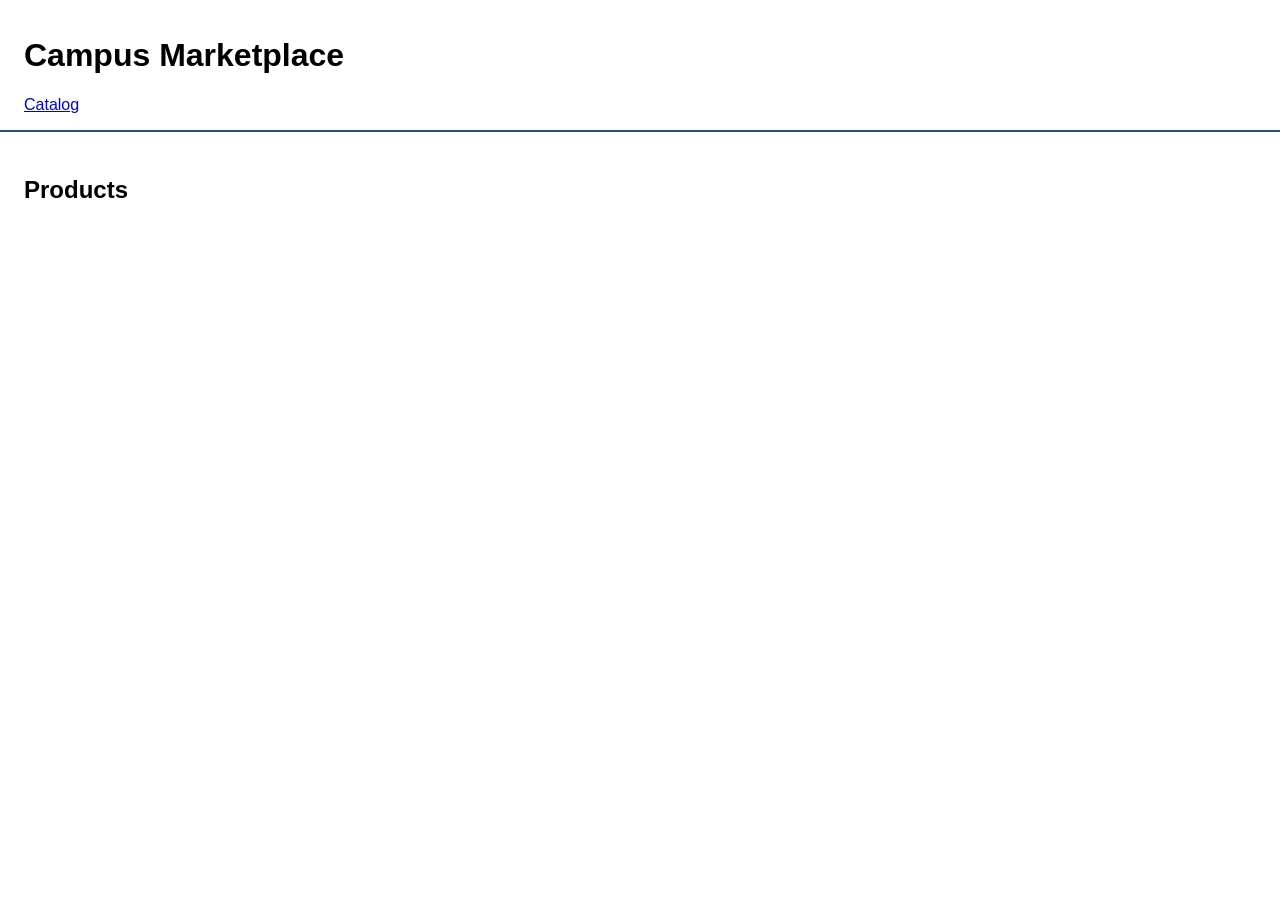
==== public/index.html @ a742aa40 "ui: link the catalog page from the home page" ====
<!DOCTYPE html>
<html lang="en">
<head>
  <meta charset="utf-8">
  <meta name="viewport" content="width=device-width, initial-scale=1">
  <title>Campus Marketplace</title>
  <style>
    body { font-family: Arial, sans-serif; margin: 0; }
    header { padding: 16px 24px; border-bottom: 2px solid #1a4f8a; }
    main { padding: 24px; }
    .error-banner { background: #fdecea; color: #b71c1c; border: 1px solid #f5c6c0;
      padding: 10px 14px; border-radius: 4px; margin: 12px 0; display: none; }
    .products { display: grid; grid-template-columns: repeat(3, 1fr); gap: 16px; }
    .card { border: 1px solid #ccc; border-radius: 6px; padding: 12px; }
  </style>
</head>
<body>
  <header>
    <h1>Campus Marketplace</h1>
    <nav id="nav"><a href="catalog/">Catalog</a></nav>
  </header>
  <main>
    <div id="error-banner" class="error-banner" role="alert"></div>
    <section id="app">
      <h2>Products</h2>
      <div id="product-list" class="products"></div>
    </section>
  </main>
  <script src="app.js"></script>
</body>
</html>
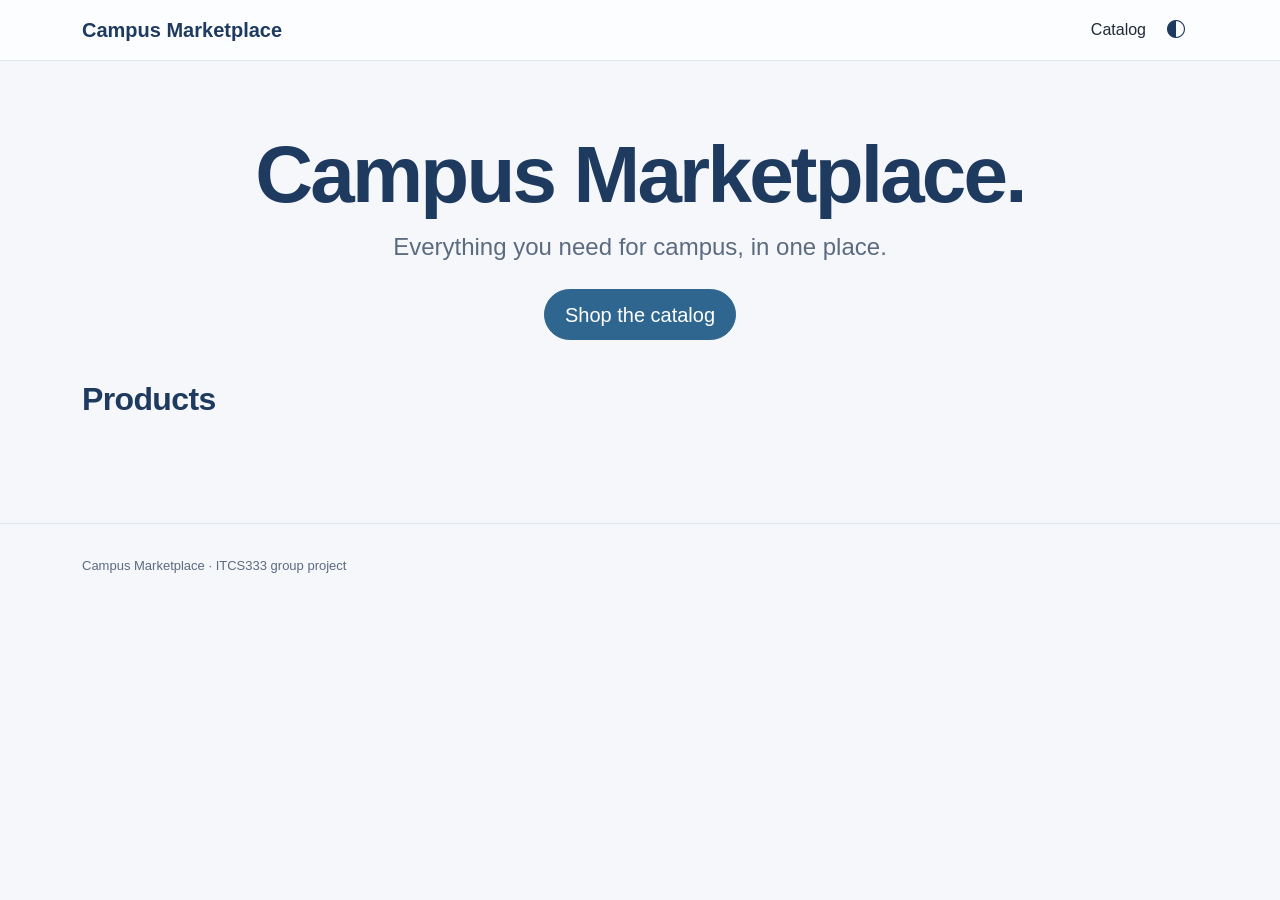
==== commit 6d402c2e: "ui: restyle the home page with the shared theme" ====
--- a/public/index.html
+++ b/public/index.html
@@ -3,29 +3,65 @@
 <head>
   <meta charset="utf-8">
   <meta name="viewport" content="width=device-width, initial-scale=1">
+  <meta name="color-scheme" content="light dark">
+  <meta name="description" content="Campus Marketplace - everything you need for campus, in one place.">
   <title>Campus Marketplace</title>
+  <link rel="icon" href="favicon.svg" type="image/svg+xml">
+  <link href="https://cdn.jsdelivr.net/npm/bootstrap@5.3.3/dist/css/bootstrap.min.css" rel="stylesheet"
+        integrity="sha384-QWTKZyjpPEjISv5WaRU9OFeRpok6YctnYmDr5pNlyT2bRjXh0JMhjY6hW+ALEwIH" crossorigin="anonymous">
+  <link href="https://cdn.jsdelivr.net/npm/bootstrap-icons@1.11.3/font/bootstrap-icons.min.css" rel="stylesheet"
+        integrity="sha384-XGjxtQfXaH2tnPFa9x+ruJTuLE3Aa6LhHSWRr1XeTyhezb4abCG4ccI5AkVDxqC+" crossorigin="anonymous">
+  <link href="theme.css" rel="stylesheet">
+  <script src="color-mode.js"></script>
   <style>
-    body { font-family: Arial, sans-serif; margin: 0; }
-    header { padding: 16px 24px; border-bottom: 2px solid #1a4f8a; }
-    main { padding: 24px; }
-    .error-banner { background: #fdecea; color: #b71c1c; border: 1px solid #f5c6c0;
-      padding: 10px 14px; border-radius: 4px; margin: 12px 0; display: none; }
-    .products { display: grid; grid-template-columns: repeat(3, 1fr); gap: 16px; }
-    .card { border: 1px solid #ccc; border-radius: 6px; padding: 12px; }
+    /* Product cards here are drawn by the shared app.js (<div class="card"><h3>..</h3><p>..</p></div>) */
+    .products {
+      display: grid;
+      grid-template-columns: repeat(auto-fill, minmax(240px, 1fr));
+      gap: 1.5rem;
+    }
+    .products .card {
+      padding: 1.5rem;
+    }
+    .products .card h3 {
+      font-size: 1.375rem;
+      margin-bottom: 0.25rem;
+    }
+    .products .card p {
+      margin: 0;
+    }
   </style>
 </head>
 <body>
-  <header>
-    <h1>Campus Marketplace</h1>
-    <nav id="nav"><a href="catalog/">Catalog</a></nav>
-  </header>
-  <main>
-    <div id="error-banner" class="error-banner" role="alert"></div>
+  <nav class="navbar navbar-glass sticky-top">
+    <div class="container">
+      <a class="navbar-brand" href="./">Campus Marketplace</a>
+      <div id="nav" class="d-flex align-items-center gap-2">
+        <a class="nav-link" href="catalog/">Catalog</a>
+        <button type="button" class="btn icon-btn" data-theme-toggle></button>
+      </div>
+    </div>
+  </nav>
+
+  <main class="container">
+    <header class="hero">
+      <h1 class="hero-title">Campus Marketplace.</h1>
+      <p class="hero-lead mb-4">Everything you need for campus, in one place.</p>
+      <a class="btn btn-primary btn-lg" href="catalog/">Shop the catalog</a>
+    </header>
+
+    <div id="error-banner" class="alert alert-danger" role="alert" style="display: none;"></div>
+
     <section id="app">
-      <h2>Products</h2>
+      <h2 class="mb-4">Products</h2>
       <div id="product-list" class="products"></div>
     </section>
   </main>
+
+  <footer class="site-footer">
+    <div class="container">Campus Marketplace &middot; ITCS333 group project</div>
+  </footer>
+
   <script src="app.js"></script>
 </body>
 </html>
--- a/public/theme.css
+++ b/public/theme.css
@@ -0,0 +1,342 @@
+/*
+ * Campus Marketplace - shared theme for every module page.
+ * Clean, minimal style with a cool palette and Auto / Light / Dark modes,
+ * built on Bootstrap 5.3.3 + Bootstrap Icons 1.11.3.
+ *
+ * Every page <head> (see public/catalog/index.html for the full lines with integrity hashes).
+ * Use relative paths, so pages work at any URL (e.g. from public/<module>/index.html):
+ *   <meta name="color-scheme" content="light dark">
+ *   bootstrap.min.css, bootstrap-icons.min.css, then ../theme.css
+ *   <script src="../color-mode.js"></script>
+ * Then use normal Bootstrap classes (btn-primary, card, badge, alert...).
+ */
+
+/* ===== 1. Color tokens ===== */
+
+:root {
+  --cm-bg: #f5f7fa;            /* page background */
+  --cm-surface: #ffffff;       /* cards, inputs, sheets */
+  --cm-text: #1f2a37;          /* body text */
+  --cm-heading: #1e3a5f;       /* headings, brand */
+  --cm-muted: #5b6b80;         /* secondary text */
+  --cm-border: #dfe6ee;
+  --cm-accent: #2f6690;        /* buttons, links */
+  --cm-accent-rgb: 47, 102, 144;
+  --cm-accent-strong: #1e3a5f; /* hover / pressed */
+  --cm-on-accent: #ffffff;     /* text on accent */
+  --cm-success: #0b7a75;
+  --cm-success-rgb: 11, 122, 117;
+  --cm-success-subtle: #e2f1ef;
+  --cm-success-text: #075c58;
+  --cm-neutral-subtle: #e8edf3;
+  --cm-neutral-text: #3d4b5c;
+  --cm-glass: rgba(255, 255, 255, 0.72);
+  --cm-shadow-rgb: 30, 58, 95;
+  --cm-radius: 20px;
+}
+
+[data-bs-theme="dark"] {
+  --cm-bg: #0d141e;
+  --cm-surface: #161f2b;
+  --cm-text: #e6edf5;
+  --cm-heading: #f1f5fa;
+  --cm-muted: #9aa8ba;
+  --cm-border: #273242;
+  --cm-accent: #6aa6d8;
+  --cm-accent-rgb: 106, 166, 216;
+  --cm-accent-strong: #8dbde6;
+  --cm-on-accent: #0d141e;
+  --cm-success: #4fbfb7;
+  --cm-success-rgb: 79, 191, 183;
+  --cm-success-subtle: #12332f;
+  --cm-success-text: #7fd8cf;
+  --cm-neutral-subtle: #222d3b;
+  --cm-neutral-text: #b8c4d3;
+  --cm-glass: rgba(13, 20, 30, 0.72);
+  --cm-shadow-rgb: 0, 0, 0;
+}
+
+/* Hand the tokens to Bootstrap, so its classes use them in every mode */
+:root,
+[data-bs-theme] {
+  --bs-font-sans-serif: -apple-system, BlinkMacSystemFont, "Segoe UI", Roboto, "Helvetica Neue", Arial, sans-serif;
+  --bs-body-bg: var(--cm-bg);
+  --bs-body-color: var(--cm-text);
+  --bs-emphasis-color: var(--cm-heading);
+  --bs-secondary-color: var(--cm-muted);
+  --bs-border-color: var(--cm-border);
+  --bs-primary: var(--cm-accent);
+  --bs-primary-rgb: var(--cm-accent-rgb);
+  --bs-success: var(--cm-success);
+  --bs-success-rgb: var(--cm-success-rgb);
+  --bs-success-bg-subtle: var(--cm-success-subtle);
+  --bs-success-text-emphasis: var(--cm-success-text);
+  --bs-secondary-bg-subtle: var(--cm-neutral-subtle);
+  --bs-secondary-text-emphasis: var(--cm-neutral-text);
+  --bs-link-color: var(--cm-accent);
+  --bs-link-color-rgb: var(--cm-accent-rgb);
+  --bs-link-hover-color: var(--cm-accent-strong);
+}
+
+/* ===== 2. Base ===== */
+
+body {
+  -webkit-font-smoothing: antialiased;
+}
+
+h1, h2, h3, h4, h5 {
+  color: var(--cm-heading);
+  font-weight: 600;
+  letter-spacing: -0.02em;
+}
+
+/* ===== 3. Layout ===== */
+
+/* Frosted-glass navigation bar */
+.navbar-glass {
+  background-color: var(--cm-glass);
+  backdrop-filter: saturate(180%) blur(20px);
+  -webkit-backdrop-filter: saturate(180%) blur(20px);
+  border-bottom: 1px solid var(--cm-border);
+}
+
+.navbar-glass .navbar-brand {
+  color: var(--cm-heading);
+  font-weight: 600;
+}
+
+/* Big centered page headline */
+.hero {
+  text-align: center;
+  padding: 4.5rem 0 2.5rem;
+}
+
+.hero-title {
+  font-size: clamp(2.75rem, 7vw, 5rem);
+  font-weight: 700;
+  letter-spacing: -0.035em;
+  line-height: 1.05;
+  margin-bottom: 0.75rem;
+}
+
+.hero-lead {
+  font-size: clamp(1.125rem, 2.2vw, 1.5rem);
+  color: var(--cm-muted);
+  margin: 0;
+}
+
+.site-footer {
+  margin-top: 5rem;
+  padding: 2rem 0;
+  border-top: 1px solid var(--cm-border);
+  color: var(--cm-muted);
+  font-size: 0.8125rem;
+}
+
+/* ===== 4. Components ===== */
+
+/* Cards: rounded, no border, soft shadow */
+.card {
+  --bs-card-bg: var(--cm-surface);
+  --bs-card-color: var(--cm-text);
+  --bs-card-border-width: 0;
+  --bs-card-border-radius: var(--cm-radius);
+  --bs-card-inner-border-radius: var(--cm-radius);
+  box-shadow: 0 2px 12px rgba(var(--cm-shadow-rgb), 0.06);
+}
+
+.card-hover {
+  transition: transform 0.3s ease, box-shadow 0.3s ease;
+}
+
+.card-hover:hover {
+  transform: translateY(-4px) scale(1.01);
+  box-shadow: 0 16px 36px rgba(var(--cm-shadow-rgb), 0.12);
+}
+
+.eyebrow {
+  font-size: 0.75rem;
+  font-weight: 600;
+  letter-spacing: 0.06em;
+  text-transform: uppercase;
+  color: var(--cm-muted);
+}
+
+.price {
+  font-size: 1.0625rem;
+  color: var(--cm-text);
+}
+
+.stock {
+  font-size: 0.875rem;
+  color: var(--cm-success-text);
+  margin-bottom: 0;
+}
+
+.stock-out {
+  color: var(--cm-muted);
+}
+
+.sheet-title {
+  font-size: clamp(1.75rem, 4vw, 2.5rem);
+  font-weight: 700;
+  letter-spacing: -0.03em;
+}
+
+/* Buttons: pill shape, at least 44px tall (easy to tap) */
+.btn {
+  --bs-btn-padding-y: 0.6rem;
+  --bs-btn-padding-x: 1.25rem;
+  --bs-btn-border-radius: 980px;
+  --bs-btn-font-weight: 500;
+}
+
+.btn-primary {
+  --bs-btn-color: var(--cm-on-accent);
+  --bs-btn-bg: var(--cm-accent);
+  --bs-btn-border-color: var(--cm-accent);
+  --bs-btn-hover-color: var(--cm-on-accent);
+  --bs-btn-hover-bg: var(--cm-accent-strong);
+  --bs-btn-hover-border-color: var(--cm-accent-strong);
+  --bs-btn-active-color: var(--cm-on-accent);
+  --bs-btn-active-bg: var(--cm-accent-strong);
+  --bs-btn-active-border-color: var(--cm-accent-strong);
+  --bs-btn-focus-shadow-rgb: var(--cm-accent-rgb);
+}
+
+.btn-outline-primary {
+  --bs-btn-color: var(--cm-accent);
+  --bs-btn-border-color: var(--cm-accent);
+  --bs-btn-hover-color: var(--cm-on-accent);
+  --bs-btn-hover-bg: var(--cm-accent);
+  --bs-btn-hover-border-color: var(--cm-accent);
+  --bs-btn-active-color: var(--cm-on-accent);
+  --bs-btn-active-bg: var(--cm-accent-strong);
+  --bs-btn-active-border-color: var(--cm-accent-strong);
+  --bs-btn-focus-shadow-rgb: var(--cm-accent-rgb);
+}
+
+/* Round 44x44 icon button (e.g. the theme switch) */
+.icon-btn {
+  --bs-btn-padding-x: 0;
+  --bs-btn-padding-y: 0;
+  --bs-btn-color: var(--cm-heading);
+  --bs-btn-border-color: transparent;
+  --bs-btn-hover-color: var(--cm-heading);
+  --bs-btn-hover-bg: var(--cm-neutral-subtle);
+  --bs-btn-hover-border-color: transparent;
+  --bs-btn-active-bg: var(--cm-neutral-subtle);
+  --bs-btn-active-border-color: transparent;
+  --bs-btn-focus-shadow-rgb: var(--cm-accent-rgb);
+  width: 44px;
+  height: 44px;
+  display: inline-flex;
+  align-items: center;
+  justify-content: center;
+  font-size: 1.125rem;
+}
+
+/* Filter chips (toggle buttons with aria-pressed) */
+.chip {
+  --bs-btn-color: var(--cm-text);
+  --bs-btn-bg: var(--cm-surface);
+  --bs-btn-border-color: var(--cm-border);
+  --bs-btn-hover-color: var(--cm-text);
+  --bs-btn-hover-bg: var(--cm-neutral-subtle);
+  --bs-btn-hover-border-color: var(--cm-border);
+  --bs-btn-active-color: var(--cm-on-accent);
+  --bs-btn-active-bg: var(--cm-accent);
+  --bs-btn-active-border-color: var(--cm-accent);
+  --bs-btn-focus-shadow-rgb: var(--cm-accent-rgb);
+}
+
+.chip[aria-pressed="true"] {
+  --bs-btn-color: var(--cm-on-accent);
+  --bs-btn-bg: var(--cm-accent);
+  --bs-btn-border-color: var(--cm-accent);
+  --bs-btn-hover-color: var(--cm-on-accent);
+  --bs-btn-hover-bg: var(--cm-accent-strong);
+  --bs-btn-hover-border-color: var(--cm-accent-strong);
+}
+
+/* Inputs: rounded, soft focus ring */
+.form-control,
+.form-select {
+  background-color: var(--cm-surface);
+  border-radius: 12px;
+}
+
+.form-control:focus,
+.form-select:focus {
+  background-color: var(--cm-surface);
+  border-color: var(--cm-accent);
+  box-shadow: 0 0 0 4px rgba(var(--cm-accent-rgb), 0.18);
+}
+
+/* Pill search box with an icon inside */
+.search-pill {
+  position: relative;
+  max-width: 600px;
+  margin: 0 auto;
+}
+
+.search-pill .bi {
+  position: absolute;
+  top: 50%;
+  left: 1.25rem;
+  transform: translateY(-50%);
+  color: var(--cm-muted);
+  pointer-events: none;
+}
+
+.search-pill .form-control {
+  padding-left: 3rem;
+  border-radius: 980px;
+}
+
+.badge {
+  font-weight: 500;
+}
+
+.alert {
+  border: 0;
+  border-radius: 14px;
+}
+
+/* Sheet: native <dialog> in the middle with a blurred background */
+.sheet {
+  width: min(560px, calc(100% - 32px));
+  padding: 0;
+  border: 0;
+  border-radius: 24px;
+  background: var(--cm-surface);
+  color: var(--cm-text);
+  box-shadow: 0 24px 60px rgba(var(--cm-shadow-rgb), 0.25);
+}
+
+.sheet::backdrop {
+  background: rgba(13, 20, 30, 0.35);
+  backdrop-filter: blur(6px);
+  -webkit-backdrop-filter: blur(6px);
+}
+
+.sheet[open] {
+  animation: sheet-in 0.25s ease-out;
+}
+
+@keyframes sheet-in {
+  from { opacity: 0; transform: translateY(12px) scale(0.98); }
+  to { opacity: 1; transform: none; }
+}
+
+/* ===== 5. Accessibility: respect "reduce motion" in the device settings ===== */
+
+@media (prefers-reduced-motion: reduce) {
+  .card-hover,
+  .card-hover:hover,
+  .sheet[open] {
+    transition: none;
+    transform: none;
+    animation: none;
+  }
+}
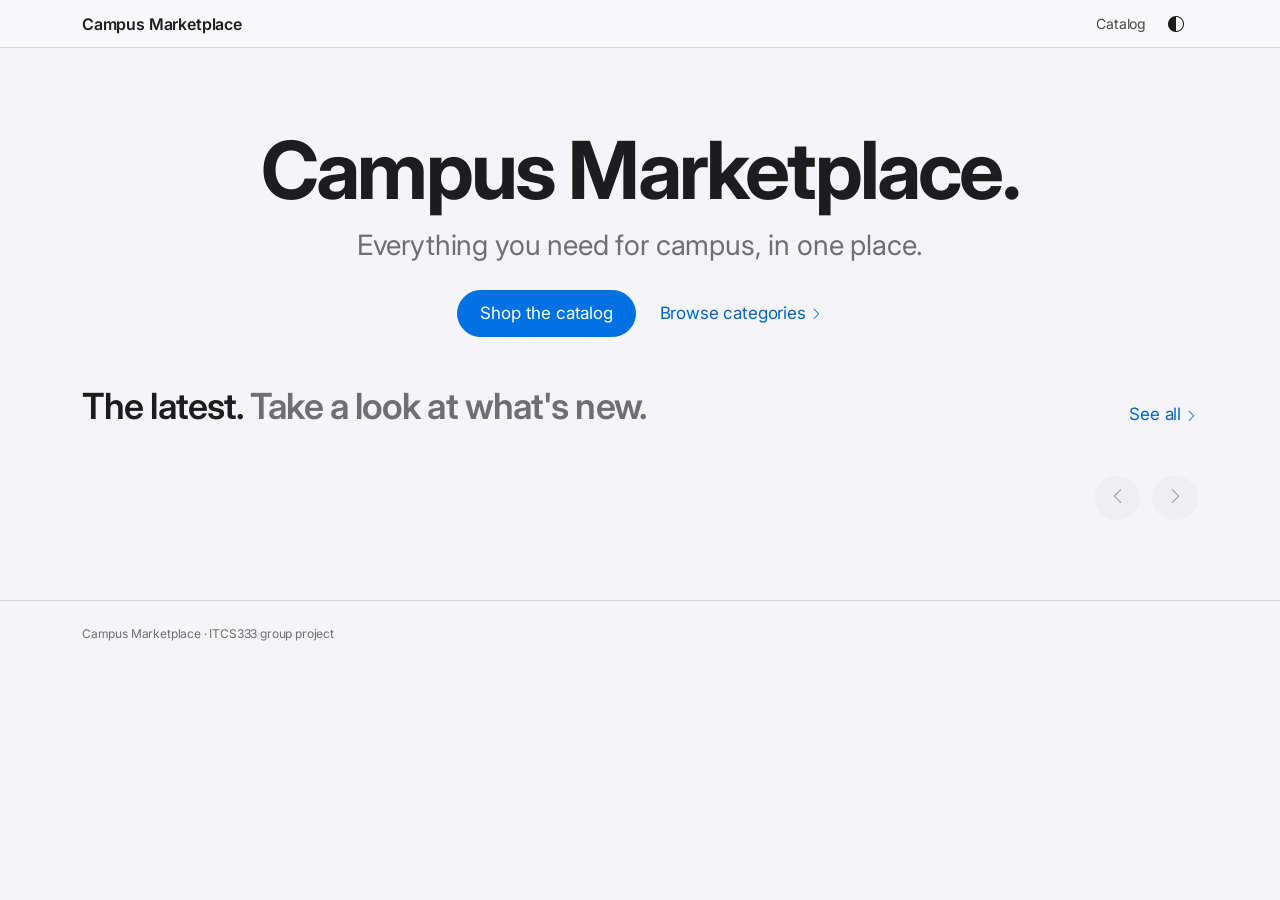
==== commit 1b3b6672: "ui: home page shows the latest products as a shelf with catalog tiles" ====
--- a/public/index.html
+++ b/public/index.html
@@ -7,30 +7,15 @@
   <meta name="description" content="Campus Marketplace - everything you need for campus, in one place.">
   <title>Campus Marketplace</title>
   <link rel="icon" href="favicon.svg" type="image/svg+xml">
+  <link rel="preconnect" href="https://fonts.googleapis.com">
+  <link rel="preconnect" href="https://fonts.gstatic.com" crossorigin>
+  <link href="https://fonts.googleapis.com/css2?family=Inter:wght@400;600;700&display=swap" rel="stylesheet">
   <link href="https://cdn.jsdelivr.net/npm/bootstrap@5.3.3/dist/css/bootstrap.min.css" rel="stylesheet"
         integrity="sha384-QWTKZyjpPEjISv5WaRU9OFeRpok6YctnYmDr5pNlyT2bRjXh0JMhjY6hW+ALEwIH" crossorigin="anonymous">
   <link href="https://cdn.jsdelivr.net/npm/bootstrap-icons@1.11.3/font/bootstrap-icons.min.css" rel="stylesheet"
         integrity="sha384-XGjxtQfXaH2tnPFa9x+ruJTuLE3Aa6LhHSWRr1XeTyhezb4abCG4ccI5AkVDxqC+" crossorigin="anonymous">
   <link href="theme.css" rel="stylesheet">
   <script src="color-mode.js"></script>
-  <style>
-    /* Product cards here are drawn by the shared app.js (<div class="card"><h3>..</h3><p>..</p></div>) */
-    .products {
-      display: grid;
-      grid-template-columns: repeat(auto-fill, minmax(240px, 1fr));
-      gap: 1.5rem;
-    }
-    .products .card {
-      padding: 1.5rem;
-    }
-    .products .card h3 {
-      font-size: 1.375rem;
-      margin-bottom: 0.25rem;
-    }
-    .products .card p {
-      margin: 0;
-    }
-  </style>
 </head>
 <body>
   <nav class="navbar navbar-glass sticky-top">
@@ -38,7 +23,7 @@
       <a class="navbar-brand" href="./">Campus Marketplace</a>
       <div id="nav" class="d-flex align-items-center gap-2">
         <a class="nav-link" href="catalog/">Catalog</a>
-        <button type="button" class="btn icon-btn" data-theme-toggle></button>
+        <button type="button" class="btn icon-btn" data-theme-toggle aria-label="Change theme"></button>
       </div>
     </div>
   </nav>
@@ -47,14 +32,28 @@
     <header class="hero">
       <h1 class="hero-title">Campus Marketplace.</h1>
       <p class="hero-lead mb-4">Everything you need for campus, in one place.</p>
-      <a class="btn btn-primary btn-lg" href="catalog/">Shop the catalog</a>
+      <div class="d-flex flex-wrap justify-content-center align-items-center gap-4">
+        <a class="btn btn-primary" href="catalog/">Shop the catalog</a>
+        <a class="link-more" href="catalog/">Browse categories<i class="bi bi-chevron-right ms-1" aria-hidden="true"></i></a>
+      </div>
     </header>
 
     <div id="error-banner" class="alert alert-danger" role="alert" style="display: none;"></div>
 
-    <section id="app">
-      <h2 class="mb-4">Products</h2>
-      <div id="product-list" class="products"></div>
+    <section id="app" aria-labelledby="latest-title">
+      <div class="d-flex flex-wrap justify-content-between align-items-end gap-2 mb-4">
+        <h2 id="latest-title" class="section-title mb-0">The latest. <span class="subtle">Take a look at what's new.</span></h2>
+        <a class="link-more" href="catalog/">See all<i class="bi bi-chevron-right ms-1" aria-hidden="true"></i></a>
+      </div>
+      <section id="latest-list" class="shelf" aria-label="Latest products" tabindex="0"></section>
+      <div class="paddles">
+        <button type="button" id="shelf-prev" class="btn paddle" aria-label="Previous products" disabled>
+          <i class="bi bi-chevron-left" aria-hidden="true"></i>
+        </button>
+        <button type="button" id="shelf-next" class="btn paddle" aria-label="Next products" disabled>
+          <i class="bi bi-chevron-right" aria-hidden="true"></i>
+        </button>
+      </div>
     </section>
   </main>
 
@@ -63,5 +62,6 @@
   </footer>
 
   <script src="app.js"></script>
+  <script type="module" src="home.js"></script>
 </body>
 </html>
--- a/public/theme.css
+++ b/public/theme.css
@@ -1,114 +1,136 @@
 /*
  * Campus Marketplace - shared theme for every module page.
- * Clean, minimal style with a cool palette and Auto / Light / Dark modes,
- * built on Bootstrap 5.3.3 + Bootstrap Icons 1.11.3.
+ * Clean, minimal style (neutral grays + one blue accent) with Auto / Light / Dark modes,
+ * built on Bootstrap 5.3.3 + Bootstrap Icons 1.11.3 + the Inter font.
  *
- * Every page <head> (see public/catalog/index.html for the full lines with integrity hashes).
+ * Every page <head> (copy it from public/catalog/index.html - it has the integrity hashes).
  * Use relative paths, so pages work at any URL (e.g. from public/<module>/index.html):
  *   <meta name="color-scheme" content="light dark">
- *   bootstrap.min.css, bootstrap-icons.min.css, then ../theme.css
+ *   Inter (Google Fonts), bootstrap.min.css, bootstrap-icons.min.css, then ../theme.css
  *   <script src="../color-mode.js"></script>
- * Then use normal Bootstrap classes (btn-primary, card, badge, alert...).
+ * Then use normal Bootstrap classes (btn-primary, card, alert...) and the helpers below.
  */
 
 /* ===== 1. Color tokens ===== */
 
 :root {
-  --cm-bg: #f5f7fa;            /* page background */
+  --cm-bg: #f5f5f7;            /* page background */
   --cm-surface: #ffffff;       /* cards, inputs, sheets */
-  --cm-text: #1f2a37;          /* body text */
-  --cm-heading: #1e3a5f;       /* headings, brand */
-  --cm-muted: #5b6b80;         /* secondary text */
-  --cm-border: #dfe6ee;
-  --cm-accent: #2f6690;        /* buttons, links */
-  --cm-accent-rgb: 47, 102, 144;
-  --cm-accent-strong: #1e3a5f; /* hover / pressed */
-  --cm-on-accent: #ffffff;     /* text on accent */
-  --cm-success: #0b7a75;
+  --cm-text: #1d1d1f;          /* body text and headings */
+  --cm-muted: #6e6e73;         /* secondary text */
+  --cm-border: #d2d2d7;
+  --cm-accent: #0071e3;        /* filled buttons */
+  --cm-accent-rgb: 0, 113, 227;
+  --cm-accent-hover: #0077ed;
+  --cm-on-accent: #ffffff;     /* text on filled buttons */
+  --cm-link: #0066cc;          /* text links */
+  --cm-link-rgb: 0, 102, 204;
+  --cm-success: #0b7a75;       /* "in stock" */
   --cm-success-rgb: 11, 122, 117;
-  --cm-success-subtle: #e2f1ef;
-  --cm-success-text: #075c58;
-  --cm-neutral-subtle: #e8edf3;
-  --cm-neutral-text: #3d4b5c;
-  --cm-glass: rgba(255, 255, 255, 0.72);
-  --cm-shadow-rgb: 30, 58, 95;
-  --cm-radius: 20px;
+  --cm-neutral-subtle: #e8e8ed;
+  --cm-glass: rgba(251, 251, 253, 0.8);
+  --cm-card-shadow: 2px 4px 12px rgba(0, 0, 0, 0.08);
+  --cm-card-shadow-hover: 2px 4px 16px rgba(0, 0, 0, 0.16);
+  --cm-radius: 18px;
 }
 
 [data-bs-theme="dark"] {
-  --cm-bg: #0d141e;
-  --cm-surface: #161f2b;
-  --cm-text: #e6edf5;
-  --cm-heading: #f1f5fa;
-  --cm-muted: #9aa8ba;
-  --cm-border: #273242;
-  --cm-accent: #6aa6d8;
-  --cm-accent-rgb: 106, 166, 216;
-  --cm-accent-strong: #8dbde6;
-  --cm-on-accent: #0d141e;
+  --cm-bg: #000000;
+  --cm-surface: #1d1d1f;
+  --cm-text: #f5f5f7;
+  --cm-muted: #86868b;
+  --cm-border: #424245;
+  --cm-accent: #0071e3;
+  --cm-accent-rgb: 0, 113, 227;
+  --cm-accent-hover: #0077ed;
+  --cm-on-accent: #ffffff;
+  --cm-link: #2997ff;
+  --cm-link-rgb: 41, 151, 255;
   --cm-success: #4fbfb7;
   --cm-success-rgb: 79, 191, 183;
-  --cm-success-subtle: #12332f;
-  --cm-success-text: #7fd8cf;
-  --cm-neutral-subtle: #222d3b;
-  --cm-neutral-text: #b8c4d3;
-  --cm-glass: rgba(13, 20, 30, 0.72);
-  --cm-shadow-rgb: 0, 0, 0;
+  --cm-neutral-subtle: #2c2c2e;
+  --cm-glass: rgba(22, 22, 23, 0.8);
+  --cm-card-shadow: none;
+  --cm-card-shadow-hover: 0 0 0 1px var(--cm-border);
 }
 
 /* Hand the tokens to Bootstrap, so its classes use them in every mode */
 :root,
 [data-bs-theme] {
-  --bs-font-sans-serif: -apple-system, BlinkMacSystemFont, "Segoe UI", Roboto, "Helvetica Neue", Arial, sans-serif;
+  /* Apple devices use their system font; everyone else gets Inter */
+  --bs-font-sans-serif: -apple-system, BlinkMacSystemFont, "Inter", "Segoe UI", Roboto, "Helvetica Neue", Arial, sans-serif;
+  --bs-body-font-size: 1.0625rem;
   --bs-body-bg: var(--cm-bg);
   --bs-body-color: var(--cm-text);
-  --bs-emphasis-color: var(--cm-heading);
+  --bs-emphasis-color: var(--cm-text);
   --bs-secondary-color: var(--cm-muted);
   --bs-border-color: var(--cm-border);
   --bs-primary: var(--cm-accent);
   --bs-primary-rgb: var(--cm-accent-rgb);
   --bs-success: var(--cm-success);
   --bs-success-rgb: var(--cm-success-rgb);
-  --bs-success-bg-subtle: var(--cm-success-subtle);
-  --bs-success-text-emphasis: var(--cm-success-text);
-  --bs-secondary-bg-subtle: var(--cm-neutral-subtle);
-  --bs-secondary-text-emphasis: var(--cm-neutral-text);
-  --bs-link-color: var(--cm-accent);
-  --bs-link-color-rgb: var(--cm-accent-rgb);
-  --bs-link-hover-color: var(--cm-accent-strong);
+  --bs-link-color: var(--cm-link);
+  --bs-link-color-rgb: var(--cm-link-rgb);
+  --bs-link-hover-color: var(--cm-link);
+  --bs-link-hover-color-rgb: var(--cm-link-rgb);
 }
 
 /* ===== 2. Base ===== */
 
 body {
   -webkit-font-smoothing: antialiased;
+  letter-spacing: -0.01em;
 }
 
 h1, h2, h3, h4, h5 {
-  color: var(--cm-heading);
+  color: var(--cm-text);
   font-weight: 600;
   letter-spacing: -0.02em;
 }
 
+a {
+  text-decoration: none;
+}
+
+a:hover {
+  text-decoration: underline;
+}
+
 /* ===== 3. Layout ===== */
 
-/* Frosted-glass navigation bar */
+/* Thin frosted-glass navigation bar */
 .navbar-glass {
+  --bs-navbar-padding-y: 0;
+  min-height: 48px;
   background-color: var(--cm-glass);
   backdrop-filter: saturate(180%) blur(20px);
   -webkit-backdrop-filter: saturate(180%) blur(20px);
   border-bottom: 1px solid var(--cm-border);
+  font-size: 0.875rem;
 }
 
 .navbar-glass .navbar-brand {
-  color: var(--cm-heading);
-  font-weight: 600;
-}
-
-/* Big centered page headline */
+  color: var(--cm-text);
+  font-size: 1rem;
+  font-weight: 600;
+  text-decoration: none;
+}
+
+.navbar-glass .nav-link {
+  color: var(--cm-text);
+  opacity: 0.8;
+  text-decoration: none;
+}
+
+.navbar-glass .nav-link:hover,
+.navbar-glass .nav-link.active {
+  opacity: 1;
+}
+
+/* Big centered headline (home page) */
 .hero {
   text-align: center;
-  padding: 4.5rem 0 2.5rem;
+  padding: 5rem 0 3rem;
 }
 
 .hero-title {
@@ -120,17 +142,38 @@
 }
 
 .hero-lead {
-  font-size: clamp(1.125rem, 2.2vw, 1.5rem);
+  font-size: clamp(1.25rem, 2.4vw, 1.75rem);
   color: var(--cm-muted);
   margin: 0;
+}
+
+/* Two-tone page / section titles: "Catalog. <span class="subtle">Everything...</span>" */
+.page-title {
+  font-size: clamp(2.5rem, 6vw, 4rem);
+  font-weight: 600;
+  letter-spacing: -0.03em;
+  line-height: 1.08;
+  padding: 3.5rem 0 2.5rem;
+  margin: 0;
+}
+
+.section-title {
+  font-size: clamp(1.5rem, 3.5vw, 2.25rem);
+  font-weight: 600;
+  letter-spacing: -0.025em;
+  margin-bottom: 1.5rem;
+}
+
+.subtle {
+  color: var(--cm-muted);
 }
 
 .site-footer {
   margin-top: 5rem;
-  padding: 2rem 0;
+  padding: 1.5rem 0;
   border-top: 1px solid var(--cm-border);
   color: var(--cm-muted);
-  font-size: 0.8125rem;
+  font-size: 0.75rem;
 }
 
 /* ===== 4. Components ===== */
@@ -142,34 +185,105 @@
   --bs-card-border-width: 0;
   --bs-card-border-radius: var(--cm-radius);
   --bs-card-inner-border-radius: var(--cm-radius);
-  box-shadow: 0 2px 12px rgba(var(--cm-shadow-rgb), 0.06);
+  box-shadow: var(--cm-card-shadow);
 }
 
 .card-hover {
-  transition: transform 0.3s ease, box-shadow 0.3s ease;
+  transition: transform 0.3s cubic-bezier(0, 0, 0.5, 1), box-shadow 0.3s cubic-bezier(0, 0, 0.5, 1);
 }
 
 .card-hover:hover {
-  transform: translateY(-4px) scale(1.01);
-  box-shadow: 0 16px 36px rgba(var(--cm-shadow-rgb), 0.12);
+  transform: scale(1.015);
+  box-shadow: var(--cm-card-shadow-hover);
+}
+
+/* Show the keyboard focus on the whole card (its link/button covers the card) */
+.card:has(.stretched-link:focus-visible) {
+  outline: 3px solid rgba(var(--cm-link-rgb), 0.6);
+  outline-offset: 2px;
+}
+
+.card .stretched-link:focus-visible {
+  outline: none;
+}
+
+/* Scrollable areas get a visible focus ring for keyboard users */
+.shelf:focus-visible {
+  outline: 3px solid rgba(var(--cm-link-rgb), 0.6);
+  outline-offset: 4px;
+  border-radius: var(--cm-radius);
+}
+
+/* Horizontal "shelf" of cards that scrolls sideways (scrollbar hidden; use .paddles) */
+.shelf {
+  display: grid;
+  grid-auto-flow: column;
+  grid-auto-columns: minmax(250px, 290px);
+  gap: 1.25rem;
+  overflow-x: auto;
+  scroll-snap-type: x mandatory;
+  scroll-padding-inline: 0.25rem;
+  padding: 0.5rem 0.25rem 1rem;
+  scrollbar-width: none;
+}
+
+.shelf::-webkit-scrollbar {
+  display: none;
+}
+
+.shelf > * {
+  scroll-snap-align: start;
+}
+
+/* Round arrow buttons under a shelf */
+.paddles {
+  display: flex;
+  justify-content: flex-end;
+  gap: 0.75rem;
+}
+
+.paddle {
+  --bs-btn-padding-x: 0;
+  --bs-btn-padding-y: 0;
+  --bs-btn-color: var(--cm-text);
+  --bs-btn-bg: var(--cm-neutral-subtle);
+  --bs-btn-border-color: transparent;
+  --bs-btn-hover-color: var(--cm-text);
+  --bs-btn-hover-bg: var(--cm-border);
+  --bs-btn-hover-border-color: transparent;
+  --bs-btn-active-bg: var(--cm-border);
+  --bs-btn-active-border-color: transparent;
+  --bs-btn-disabled-color: var(--cm-text);
+  --bs-btn-disabled-bg: var(--cm-neutral-subtle);
+  --bs-btn-disabled-border-color: transparent;
+  --bs-btn-disabled-opacity: 0.42;
+  --bs-btn-focus-shadow-rgb: var(--cm-accent-rgb);
+  width: 44px;
+  height: 44px;
+  display: inline-flex;
+  align-items: center;
+  justify-content: center;
+}
+
+.tile-name {
+  font-size: 1.5rem;
+  font-weight: 600;
+  letter-spacing: -0.02em;
 }
 
 .eyebrow {
-  font-size: 0.75rem;
-  font-weight: 600;
-  letter-spacing: 0.06em;
-  text-transform: uppercase;
+  font-size: 0.8125rem;
+  font-weight: 600;
   color: var(--cm-muted);
 }
 
 .price {
   font-size: 1.0625rem;
-  color: var(--cm-text);
 }
 
 .stock {
   font-size: 0.875rem;
-  color: var(--cm-success-text);
+  color: var(--cm-success);
   margin-bottom: 0;
 }
 
@@ -177,18 +291,35 @@
   color: var(--cm-muted);
 }
 
-.sheet-title {
-  font-size: clamp(1.75rem, 4vw, 2.5rem);
-  font-weight: 700;
-  letter-spacing: -0.03em;
+/* "Learn more >" style text link (can be a <button> or an <a>) */
+.link-more {
+  padding: 0;
+  border: 0;
+  background: none;
+  color: var(--cm-link);
+  font-size: 1.0625rem;
+  text-align: start;
+}
+
+.link-more:hover {
+  text-decoration: underline;
+}
+
+.link-more .bi {
+  font-size: 0.75em;
 }
 
 /* Buttons: pill shape, at least 44px tall (easy to tap) */
 .btn {
   --bs-btn-padding-y: 0.6rem;
-  --bs-btn-padding-x: 1.25rem;
+  --bs-btn-padding-x: 1.375rem;
+  --bs-btn-font-size: 1.0625rem;
+  --bs-btn-font-weight: 400;
   --bs-btn-border-radius: 980px;
-  --bs-btn-font-weight: 500;
+}
+
+.btn:hover {
+  text-decoration: none;
 }
 
 .btn-primary {
@@ -196,33 +327,33 @@
   --bs-btn-bg: var(--cm-accent);
   --bs-btn-border-color: var(--cm-accent);
   --bs-btn-hover-color: var(--cm-on-accent);
-  --bs-btn-hover-bg: var(--cm-accent-strong);
-  --bs-btn-hover-border-color: var(--cm-accent-strong);
+  --bs-btn-hover-bg: var(--cm-accent-hover);
+  --bs-btn-hover-border-color: var(--cm-accent-hover);
   --bs-btn-active-color: var(--cm-on-accent);
-  --bs-btn-active-bg: var(--cm-accent-strong);
-  --bs-btn-active-border-color: var(--cm-accent-strong);
+  --bs-btn-active-bg: var(--cm-accent);
+  --bs-btn-active-border-color: var(--cm-accent);
   --bs-btn-focus-shadow-rgb: var(--cm-accent-rgb);
 }
 
 .btn-outline-primary {
-  --bs-btn-color: var(--cm-accent);
-  --bs-btn-border-color: var(--cm-accent);
+  --bs-btn-color: var(--cm-link);
+  --bs-btn-border-color: var(--cm-link);
   --bs-btn-hover-color: var(--cm-on-accent);
   --bs-btn-hover-bg: var(--cm-accent);
   --bs-btn-hover-border-color: var(--cm-accent);
   --bs-btn-active-color: var(--cm-on-accent);
-  --bs-btn-active-bg: var(--cm-accent-strong);
-  --bs-btn-active-border-color: var(--cm-accent-strong);
+  --bs-btn-active-bg: var(--cm-accent);
+  --bs-btn-active-border-color: var(--cm-accent);
   --bs-btn-focus-shadow-rgb: var(--cm-accent-rgb);
 }
 
-/* Round 44x44 icon button (e.g. the theme switch) */
+/* Round 44x44 icon button (theme switch, close) */
 .icon-btn {
   --bs-btn-padding-x: 0;
   --bs-btn-padding-y: 0;
-  --bs-btn-color: var(--cm-heading);
+  --bs-btn-color: var(--cm-text);
   --bs-btn-border-color: transparent;
-  --bs-btn-hover-color: var(--cm-heading);
+  --bs-btn-hover-color: var(--cm-text);
   --bs-btn-hover-bg: var(--cm-neutral-subtle);
   --bs-btn-hover-border-color: transparent;
   --bs-btn-active-bg: var(--cm-neutral-subtle);
@@ -233,30 +364,31 @@
   display: inline-flex;
   align-items: center;
   justify-content: center;
-  font-size: 1.125rem;
+  font-size: 1rem;
 }
 
 /* Filter chips (toggle buttons with aria-pressed) */
 .chip {
+  --bs-btn-font-size: 0.9375rem;
   --bs-btn-color: var(--cm-text);
   --bs-btn-bg: var(--cm-surface);
   --bs-btn-border-color: var(--cm-border);
   --bs-btn-hover-color: var(--cm-text);
-  --bs-btn-hover-bg: var(--cm-neutral-subtle);
-  --bs-btn-hover-border-color: var(--cm-border);
-  --bs-btn-active-color: var(--cm-on-accent);
-  --bs-btn-active-bg: var(--cm-accent);
-  --bs-btn-active-border-color: var(--cm-accent);
+  --bs-btn-hover-bg: var(--cm-surface);
+  --bs-btn-hover-border-color: var(--cm-text);
+  --bs-btn-active-color: var(--cm-bg);
+  --bs-btn-active-bg: var(--cm-text);
+  --bs-btn-active-border-color: var(--cm-text);
   --bs-btn-focus-shadow-rgb: var(--cm-accent-rgb);
 }
 
 .chip[aria-pressed="true"] {
-  --bs-btn-color: var(--cm-on-accent);
-  --bs-btn-bg: var(--cm-accent);
-  --bs-btn-border-color: var(--cm-accent);
-  --bs-btn-hover-color: var(--cm-on-accent);
-  --bs-btn-hover-bg: var(--cm-accent-strong);
-  --bs-btn-hover-border-color: var(--cm-accent-strong);
+  --bs-btn-color: var(--cm-bg);
+  --bs-btn-bg: var(--cm-text);
+  --bs-btn-border-color: var(--cm-text);
+  --bs-btn-hover-color: var(--cm-bg);
+  --bs-btn-hover-bg: var(--cm-text);
+  --bs-btn-hover-border-color: var(--cm-text);
 }
 
 /* Inputs: rounded, soft focus ring */
@@ -270,14 +402,13 @@
 .form-select:focus {
   background-color: var(--cm-surface);
   border-color: var(--cm-accent);
-  box-shadow: 0 0 0 4px rgba(var(--cm-accent-rgb), 0.18);
+  box-shadow: 0 0 0 4px rgba(var(--cm-accent-rgb), 0.2);
 }
 
 /* Pill search box with an icon inside */
 .search-pill {
   position: relative;
   max-width: 600px;
-  margin: 0 auto;
 }
 
 .search-pill .bi {
@@ -292,10 +423,6 @@
 .search-pill .form-control {
   padding-left: 3rem;
   border-radius: 980px;
-}
-
-.badge {
-  font-weight: 500;
 }
 
 .alert {
@@ -311,21 +438,27 @@
   border-radius: 24px;
   background: var(--cm-surface);
   color: var(--cm-text);
-  box-shadow: 0 24px 60px rgba(var(--cm-shadow-rgb), 0.25);
+  box-shadow: 0 24px 60px rgba(0, 0, 0, 0.3);
 }
 
 .sheet::backdrop {
-  background: rgba(13, 20, 30, 0.35);
-  backdrop-filter: blur(6px);
-  -webkit-backdrop-filter: blur(6px);
+  background: rgba(0, 0, 0, 0.4);
+  backdrop-filter: blur(8px);
+  -webkit-backdrop-filter: blur(8px);
 }
 
 .sheet[open] {
-  animation: sheet-in 0.25s ease-out;
+  animation: sheet-in 0.3s cubic-bezier(0, 0, 0.5, 1);
+}
+
+.sheet-title {
+  font-size: clamp(1.75rem, 4vw, 2.5rem);
+  font-weight: 700;
+  letter-spacing: -0.03em;
 }
 
 @keyframes sheet-in {
-  from { opacity: 0; transform: translateY(12px) scale(0.98); }
+  from { opacity: 0; transform: translateY(16px) scale(0.98); }
   to { opacity: 1; transform: none; }
 }
 
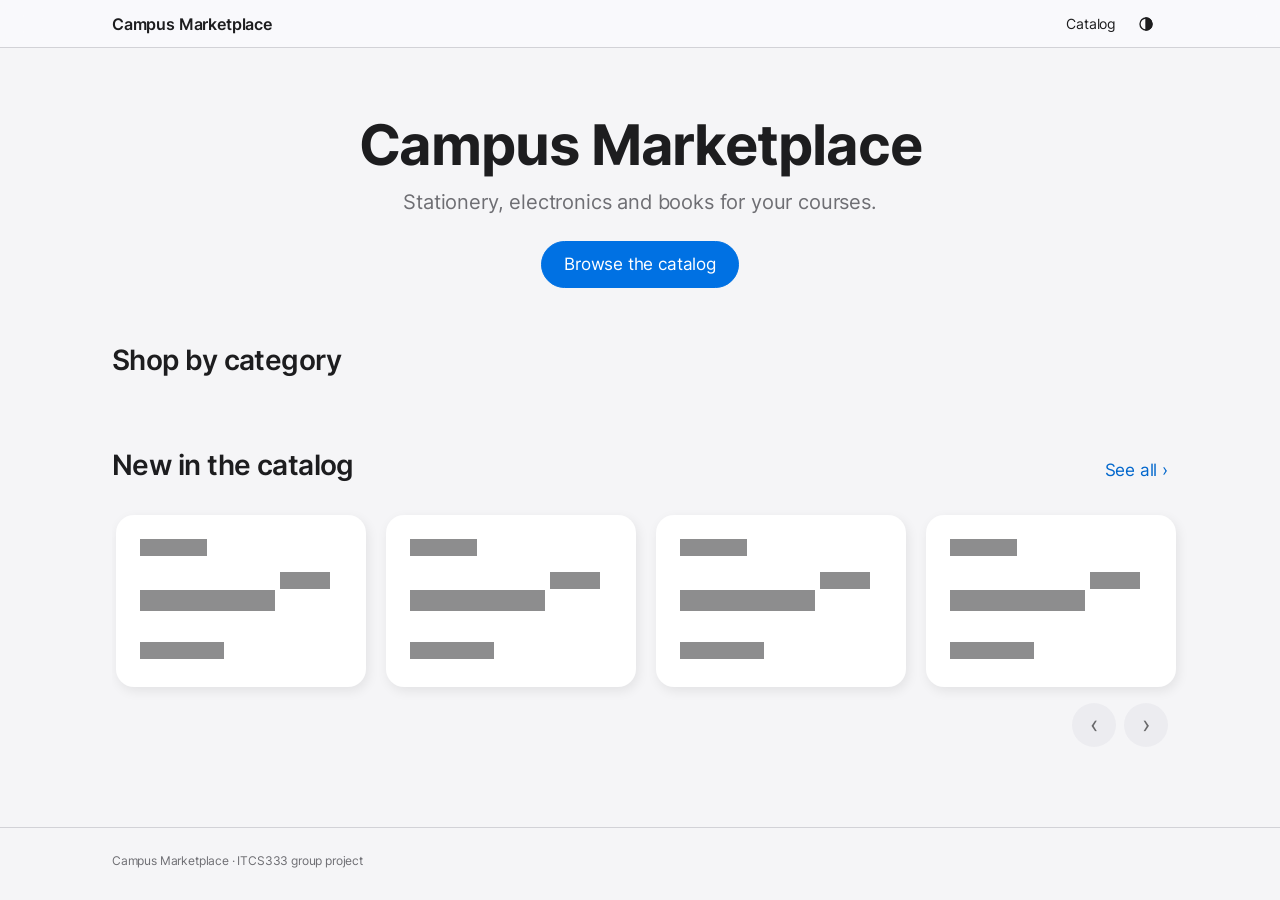
==== commit 02e70439: "ui: home page with categories and new-products shelf" ====
--- a/public/index.html
+++ b/public/index.html
@@ -4,16 +4,11 @@
   <meta charset="utf-8">
   <meta name="viewport" content="width=device-width, initial-scale=1">
   <meta name="color-scheme" content="light dark">
-  <meta name="description" content="Campus Marketplace - everything you need for campus, in one place.">
+  <meta name="description" content="Campus Marketplace - stationery, electronics and books for your courses.">
   <title>Campus Marketplace</title>
   <link rel="icon" href="favicon.svg" type="image/svg+xml">
-  <link rel="preconnect" href="https://fonts.googleapis.com">
-  <link rel="preconnect" href="https://fonts.gstatic.com" crossorigin>
-  <link href="https://fonts.googleapis.com/css2?family=Inter:wght@400;600;700&display=swap" rel="stylesheet">
   <link href="https://cdn.jsdelivr.net/npm/bootstrap@5.3.3/dist/css/bootstrap.min.css" rel="stylesheet"
         integrity="sha384-QWTKZyjpPEjISv5WaRU9OFeRpok6YctnYmDr5pNlyT2bRjXh0JMhjY6hW+ALEwIH" crossorigin="anonymous">
-  <link href="https://cdn.jsdelivr.net/npm/bootstrap-icons@1.11.3/font/bootstrap-icons.min.css" rel="stylesheet"
-        integrity="sha384-XGjxtQfXaH2tnPFa9x+ruJTuLE3Aa6LhHSWRr1XeTyhezb4abCG4ccI5AkVDxqC+" crossorigin="anonymous">
   <link href="theme.css" rel="stylesheet">
   <script src="color-mode.js"></script>
 </head>
@@ -30,28 +25,30 @@
 
   <main class="container">
     <header class="hero">
-      <h1 class="hero-title">Campus Marketplace.</h1>
-      <p class="hero-lead mb-4">Everything you need for campus, in one place.</p>
-      <div class="d-flex flex-wrap justify-content-center align-items-center gap-4">
-        <a class="btn btn-primary" href="catalog/">Shop the catalog</a>
-        <a class="link-more" href="catalog/">Browse categories<i class="bi bi-chevron-right ms-1" aria-hidden="true"></i></a>
-      </div>
+      <h1 class="hero-title">Campus Marketplace</h1>
+      <p class="hero-lead mb-4">Stationery, electronics and books for your courses.</p>
+      <a class="btn btn-primary" href="catalog/">Browse the catalog</a>
     </header>
 
     <div id="error-banner" class="alert alert-danger" role="alert" style="display: none;"></div>
 
+    <section class="mb-5" aria-labelledby="categories-title">
+      <h2 id="categories-title" class="section-title mb-4">Shop by category</h2>
+      <div id="category-list" class="d-flex flex-wrap gap-3"></div>
+    </section>
+
     <section id="app" aria-labelledby="latest-title">
       <div class="d-flex flex-wrap justify-content-between align-items-end gap-2 mb-4">
-        <h2 id="latest-title" class="section-title mb-0">The latest. <span class="subtle">Take a look at what's new.</span></h2>
-        <a class="link-more" href="catalog/">See all<i class="bi bi-chevron-right ms-1" aria-hidden="true"></i></a>
+        <h2 id="latest-title" class="section-title mb-0">New in the catalog</h2>
+        <a href="catalog/">See all <span aria-hidden="true">›</span></a>
       </div>
       <section id="latest-list" class="shelf" aria-label="Latest products" tabindex="0"></section>
-      <div class="paddles">
-        <button type="button" id="shelf-prev" class="btn paddle" aria-label="Previous products" disabled>
-          <i class="bi bi-chevron-left" aria-hidden="true"></i>
+      <div class="d-flex justify-content-end gap-2">
+        <button type="button" id="shelf-prev" class="btn icon-btn paddle" aria-label="Previous products" disabled>
+          <span aria-hidden="true">‹</span>
         </button>
-        <button type="button" id="shelf-next" class="btn paddle" aria-label="Next products" disabled>
-          <i class="bi bi-chevron-right" aria-hidden="true"></i>
+        <button type="button" id="shelf-next" class="btn icon-btn paddle" aria-label="Next products" disabled>
+          <span aria-hidden="true">›</span>
         </button>
       </div>
     </section>
--- a/public/theme.css
+++ b/public/theme.css
@@ -1,36 +1,33 @@
 /*
- * Campus Marketplace - shared theme for every module page.
- * Clean, minimal style (neutral grays + one blue accent) with Auto / Light / Dark modes,
- * built on Bootstrap 5.3.3 + Bootstrap Icons 1.11.3 + the Inter font.
- *
- * Every page <head> (copy it from public/catalog/index.html - it has the integrity hashes).
- * Use relative paths, so pages work at any URL (e.g. from public/<module>/index.html):
- *   <meta name="color-scheme" content="light dark">
- *   Inter (Google Fonts), bootstrap.min.css, bootstrap-icons.min.css, then ../theme.css
- *   <script src="../color-mode.js"></script>
- * Then use normal Bootstrap classes (btn-primary, card, alert...) and the helpers below.
+ * Campus Marketplace - shared theme on top of Bootstrap 5.3 (light + dark mode).
+ * New page? Copy the <head> of public/catalog/index.html, then use Bootstrap classes
+ * plus the helpers below.
  */
 
-/* ===== 1. Color tokens ===== */
+/* Inter font, stored in the project (license: fonts/Inter-LICENSE.txt) */
+@font-face {
+  font-family: "Inter";
+  src: url("fonts/inter-latin-variable.woff2") format("woff2");
+  font-weight: 100 900;
+  font-display: swap;
+}
+
+/* ===== Colors ===== */
 
 :root {
-  --cm-bg: #f5f5f7;            /* page background */
-  --cm-surface: #ffffff;       /* cards, inputs, sheets */
-  --cm-text: #1d1d1f;          /* body text and headings */
-  --cm-muted: #6e6e73;         /* secondary text */
+  --cm-bg: #f5f5f7;
+  --cm-surface: #ffffff;
+  --cm-text: #1d1d1f;
+  --cm-muted: #6e6e73;
   --cm-border: #d2d2d7;
-  --cm-accent: #0071e3;        /* filled buttons */
+  --cm-neutral: #e8e8ed;
+  --cm-accent: #0071e3;
   --cm-accent-rgb: 0, 113, 227;
-  --cm-accent-hover: #0077ed;
-  --cm-on-accent: #ffffff;     /* text on filled buttons */
-  --cm-link: #0066cc;          /* text links */
+  --cm-link: #0066cc;
   --cm-link-rgb: 0, 102, 204;
-  --cm-success: #0b7a75;       /* "in stock" */
-  --cm-success-rgb: 11, 122, 117;
-  --cm-neutral-subtle: #e8e8ed;
+  --cm-success: #0b7a75;
   --cm-glass: rgba(251, 251, 253, 0.8);
-  --cm-card-shadow: 2px 4px 12px rgba(0, 0, 0, 0.08);
-  --cm-card-shadow-hover: 2px 4px 16px rgba(0, 0, 0, 0.16);
+  --cm-shadow: 2px 4px 12px rgba(0, 0, 0, 0.08);
   --cm-radius: 18px;
 }
 
@@ -40,50 +37,36 @@
   --cm-text: #f5f5f7;
   --cm-muted: #86868b;
   --cm-border: #424245;
-  --cm-accent: #0071e3;
-  --cm-accent-rgb: 0, 113, 227;
-  --cm-accent-hover: #0077ed;
-  --cm-on-accent: #ffffff;
+  --cm-neutral: #2c2c2e;
   --cm-link: #2997ff;
   --cm-link-rgb: 41, 151, 255;
   --cm-success: #4fbfb7;
-  --cm-success-rgb: 79, 191, 183;
-  --cm-neutral-subtle: #2c2c2e;
   --cm-glass: rgba(22, 22, 23, 0.8);
-  --cm-card-shadow: none;
-  --cm-card-shadow-hover: 0 0 0 1px var(--cm-border);
-}
-
-/* Hand the tokens to Bootstrap, so its classes use them in every mode */
+  --cm-shadow: none;
+}
+
+/* Bootstrap reads these, so all its classes use our colors */
 :root,
 [data-bs-theme] {
-  /* Apple devices use their system font; everyone else gets Inter */
-  --bs-font-sans-serif: -apple-system, BlinkMacSystemFont, "Inter", "Segoe UI", Roboto, "Helvetica Neue", Arial, sans-serif;
+  --bs-font-sans-serif: -apple-system, BlinkMacSystemFont, "Inter", "Segoe UI", Roboto, Arial, sans-serif;
   --bs-body-font-size: 1.0625rem;
   --bs-body-bg: var(--cm-bg);
   --bs-body-color: var(--cm-text);
-  --bs-emphasis-color: var(--cm-text);
   --bs-secondary-color: var(--cm-muted);
   --bs-border-color: var(--cm-border);
-  --bs-primary: var(--cm-accent);
-  --bs-primary-rgb: var(--cm-accent-rgb);
-  --bs-success: var(--cm-success);
-  --bs-success-rgb: var(--cm-success-rgb);
   --bs-link-color: var(--cm-link);
   --bs-link-color-rgb: var(--cm-link-rgb);
-  --bs-link-hover-color: var(--cm-link);
   --bs-link-hover-color-rgb: var(--cm-link-rgb);
 }
 
-/* ===== 2. Base ===== */
+/* ===== Base and layout ===== */
 
 body {
-  -webkit-font-smoothing: antialiased;
   letter-spacing: -0.01em;
-}
-
-h1, h2, h3, h4, h5 {
-  color: var(--cm-text);
+  overflow-x: clip; /* lets the shelf run to the window edge without a sideways scroll */
+}
+
+h1, h2, h3 {
   font-weight: 600;
   letter-spacing: -0.02em;
 }
@@ -96,76 +79,60 @@
   text-decoration: underline;
 }
 
-/* ===== 3. Layout ===== */
-
-/* Thin frosted-glass navigation bar */
+@media (min-width: 1200px) {
+  .container {
+    max-width: 1080px;
+  }
+}
+
 .navbar-glass {
   --bs-navbar-padding-y: 0;
   min-height: 48px;
-  background-color: var(--cm-glass);
+  background: var(--cm-glass);
+  -webkit-backdrop-filter: saturate(180%) blur(20px); /* Safari */
   backdrop-filter: saturate(180%) blur(20px);
-  -webkit-backdrop-filter: saturate(180%) blur(20px);
   border-bottom: 1px solid var(--cm-border);
   font-size: 0.875rem;
 }
 
-.navbar-glass .navbar-brand {
+.navbar-glass a {
   color: var(--cm-text);
+  text-decoration: none;
+}
+
+.navbar-brand {
   font-size: 1rem;
   font-weight: 600;
-  text-decoration: none;
-}
-
-.navbar-glass .nav-link {
-  color: var(--cm-text);
-  opacity: 0.8;
-  text-decoration: none;
-}
-
-.navbar-glass .nav-link:hover,
-.navbar-glass .nav-link.active {
-  opacity: 1;
-}
-
-/* Big centered headline (home page) */
+}
+
 .hero {
   text-align: center;
-  padding: 5rem 0 3rem;
+  padding: 4rem 0 3.5rem;
 }
 
 .hero-title {
-  font-size: clamp(2.75rem, 7vw, 5rem);
+  font-size: clamp(2.25rem, 5vw, 3.5rem);
   font-weight: 700;
-  letter-spacing: -0.035em;
-  line-height: 1.05;
-  margin-bottom: 0.75rem;
+}
+
+.hero-lead,
+.eyebrow {
+  color: var(--cm-muted);
 }
 
 .hero-lead {
-  font-size: clamp(1.25rem, 2.4vw, 1.75rem);
-  color: var(--cm-muted);
+  font-size: 1.25rem;
+}
+
+.page-title {
+  font-size: clamp(2rem, 4vw, 2.75rem);
+  font-weight: 700;
+  padding: 2.5rem 0 1.5rem;
   margin: 0;
 }
 
-/* Two-tone page / section titles: "Catalog. <span class="subtle">Everything...</span>" */
-.page-title {
-  font-size: clamp(2.5rem, 6vw, 4rem);
-  font-weight: 600;
-  letter-spacing: -0.03em;
-  line-height: 1.08;
-  padding: 3.5rem 0 2.5rem;
-  margin: 0;
-}
-
 .section-title {
-  font-size: clamp(1.5rem, 3.5vw, 2.25rem);
-  font-weight: 600;
-  letter-spacing: -0.025em;
-  margin-bottom: 1.5rem;
-}
-
-.subtle {
-  color: var(--cm-muted);
+  font-size: 1.75rem;
 }
 
 .site-footer {
@@ -176,88 +143,41 @@
   font-size: 0.75rem;
 }
 
-/* ===== 4. Components ===== */
-
-/* Cards: rounded, no border, soft shadow */
-.card {
-  --bs-card-bg: var(--cm-surface);
-  --bs-card-color: var(--cm-text);
-  --bs-card-border-width: 0;
-  --bs-card-border-radius: var(--cm-radius);
-  --bs-card-inner-border-radius: var(--cm-radius);
-  box-shadow: var(--cm-card-shadow);
-}
-
-.card-hover {
-  transition: transform 0.3s cubic-bezier(0, 0, 0.5, 1), box-shadow 0.3s cubic-bezier(0, 0, 0.5, 1);
-}
-
-.card-hover:hover {
-  transform: scale(1.015);
-  box-shadow: var(--cm-card-shadow-hover);
-}
-
-/* Show the keyboard focus on the whole card (its link/button covers the card) */
-.card:has(.stretched-link:focus-visible) {
-  outline: 3px solid rgba(var(--cm-link-rgb), 0.6);
-  outline-offset: 2px;
-}
-
-.card .stretched-link:focus-visible {
-  outline: none;
-}
-
-/* Scrollable areas get a visible focus ring for keyboard users */
-.shelf:focus-visible {
-  outline: 3px solid rgba(var(--cm-link-rgb), 0.6);
-  outline-offset: 4px;
-  border-radius: var(--cm-radius);
-}
-
-/* Horizontal "shelf" of cards that scrolls sideways (scrollbar hidden; use .paddles) */
-.shelf {
-  display: grid;
-  grid-auto-flow: column;
-  grid-auto-columns: minmax(250px, 290px);
-  gap: 1.25rem;
-  overflow-x: auto;
-  scroll-snap-type: x mandatory;
-  scroll-padding-inline: 0.25rem;
-  padding: 0.5rem 0.25rem 1rem;
-  scrollbar-width: none;
-}
-
-.shelf::-webkit-scrollbar {
-  display: none;
-}
-
-.shelf > * {
-  scroll-snap-align: start;
-}
-
-/* Round arrow buttons under a shelf */
-.paddles {
-  display: flex;
-  justify-content: flex-end;
-  gap: 0.75rem;
-}
-
-.paddle {
+/* ===== Buttons ===== */
+
+/* Pill shape, at least 44px tall */
+.btn {
+  --bs-btn-padding-y: 0.6rem;
+  --bs-btn-padding-x: 1.375rem;
+  --bs-btn-font-size: 1.0625rem;
+  --bs-btn-border-radius: 980px;
+  --bs-btn-focus-shadow-rgb: var(--cm-accent-rgb);
+}
+
+.btn:hover,
+.tile-link:hover {
+  text-decoration: none;
+}
+
+.btn-primary {
+  --bs-btn-bg: var(--cm-accent);
+  --bs-btn-border-color: var(--cm-accent);
+  --bs-btn-hover-bg: #0077ed;
+  --bs-btn-hover-border-color: #0077ed;
+  --bs-btn-active-bg: var(--cm-accent);
+}
+
+/* Round 44x44 icon button (theme switch, close, shelf arrows) */
+.icon-btn {
   --bs-btn-padding-x: 0;
   --bs-btn-padding-y: 0;
   --bs-btn-color: var(--cm-text);
-  --bs-btn-bg: var(--cm-neutral-subtle);
+  --bs-btn-hover-color: var(--cm-text);
+  --bs-btn-hover-bg: var(--cm-neutral);
+  --bs-btn-active-bg: var(--cm-neutral);
   --bs-btn-border-color: transparent;
-  --bs-btn-hover-color: var(--cm-text);
-  --bs-btn-hover-bg: var(--cm-border);
   --bs-btn-hover-border-color: transparent;
-  --bs-btn-active-bg: var(--cm-border);
   --bs-btn-active-border-color: transparent;
-  --bs-btn-disabled-color: var(--cm-text);
-  --bs-btn-disabled-bg: var(--cm-neutral-subtle);
-  --bs-btn-disabled-border-color: transparent;
-  --bs-btn-disabled-opacity: 0.42;
-  --bs-btn-focus-shadow-rgb: var(--cm-accent-rgb);
   width: 44px;
   height: 44px;
   display: inline-flex;
@@ -265,163 +185,141 @@
   justify-content: center;
 }
 
-.tile-name {
+/* Gray version for the shelf arrows (‹ ›) */
+.paddle {
   font-size: 1.5rem;
-  font-weight: 600;
-  letter-spacing: -0.02em;
-}
-
-.eyebrow {
-  font-size: 0.8125rem;
-  font-weight: 600;
-  color: var(--cm-muted);
-}
-
-.price {
-  font-size: 1.0625rem;
-}
-
-.stock {
-  font-size: 0.875rem;
-  color: var(--cm-success);
-  margin-bottom: 0;
-}
-
-.stock-out {
-  color: var(--cm-muted);
-}
-
-/* "Learn more >" style text link (can be a <button> or an <a>) */
-.link-more {
-  padding: 0;
-  border: 0;
-  background: none;
-  color: var(--cm-link);
-  font-size: 1.0625rem;
-  text-align: start;
-}
-
-.link-more:hover {
-  text-decoration: underline;
-}
-
-.link-more .bi {
-  font-size: 0.75em;
-}
-
-/* Buttons: pill shape, at least 44px tall (easy to tap) */
-.btn {
-  --bs-btn-padding-y: 0.6rem;
-  --bs-btn-padding-x: 1.375rem;
-  --bs-btn-font-size: 1.0625rem;
-  --bs-btn-font-weight: 400;
-  --bs-btn-border-radius: 980px;
-}
-
-.btn:hover {
-  text-decoration: none;
-}
-
-.btn-primary {
-  --bs-btn-color: var(--cm-on-accent);
-  --bs-btn-bg: var(--cm-accent);
-  --bs-btn-border-color: var(--cm-accent);
-  --bs-btn-hover-color: var(--cm-on-accent);
-  --bs-btn-hover-bg: var(--cm-accent-hover);
-  --bs-btn-hover-border-color: var(--cm-accent-hover);
-  --bs-btn-active-color: var(--cm-on-accent);
-  --bs-btn-active-bg: var(--cm-accent);
-  --bs-btn-active-border-color: var(--cm-accent);
-  --bs-btn-focus-shadow-rgb: var(--cm-accent-rgb);
-}
-
-.btn-outline-primary {
-  --bs-btn-color: var(--cm-link);
-  --bs-btn-border-color: var(--cm-link);
-  --bs-btn-hover-color: var(--cm-on-accent);
-  --bs-btn-hover-bg: var(--cm-accent);
-  --bs-btn-hover-border-color: var(--cm-accent);
-  --bs-btn-active-color: var(--cm-on-accent);
-  --bs-btn-active-bg: var(--cm-accent);
-  --bs-btn-active-border-color: var(--cm-accent);
-  --bs-btn-focus-shadow-rgb: var(--cm-accent-rgb);
-}
-
-/* Round 44x44 icon button (theme switch, close) */
-.icon-btn {
-  --bs-btn-padding-x: 0;
-  --bs-btn-padding-y: 0;
-  --bs-btn-color: var(--cm-text);
-  --bs-btn-border-color: transparent;
-  --bs-btn-hover-color: var(--cm-text);
-  --bs-btn-hover-bg: var(--cm-neutral-subtle);
-  --bs-btn-hover-border-color: transparent;
-  --bs-btn-active-bg: var(--cm-neutral-subtle);
-  --bs-btn-active-border-color: transparent;
-  --bs-btn-focus-shadow-rgb: var(--cm-accent-rgb);
-  width: 44px;
-  height: 44px;
-  display: inline-flex;
-  align-items: center;
-  justify-content: center;
-  font-size: 1rem;
-}
-
-/* Filter chips (toggle buttons with aria-pressed) */
+  line-height: 1;
+  --bs-btn-bg: var(--cm-neutral);
+  --bs-btn-hover-bg: var(--cm-border);
+  --bs-btn-active-bg: var(--cm-border);
+  --bs-btn-disabled-bg: var(--cm-neutral);
+  --bs-btn-disabled-border-color: transparent;
+}
+
+/* Filter chip: black when aria-pressed="true" */
 .chip {
   --bs-btn-font-size: 0.9375rem;
   --bs-btn-color: var(--cm-text);
   --bs-btn-bg: var(--cm-surface);
   --bs-btn-border-color: var(--cm-border);
   --bs-btn-hover-color: var(--cm-text);
-  --bs-btn-hover-bg: var(--cm-surface);
   --bs-btn-hover-border-color: var(--cm-text);
   --bs-btn-active-color: var(--cm-bg);
   --bs-btn-active-bg: var(--cm-text);
   --bs-btn-active-border-color: var(--cm-text);
-  --bs-btn-focus-shadow-rgb: var(--cm-accent-rgb);
 }
 
 .chip[aria-pressed="true"] {
   --bs-btn-color: var(--cm-bg);
   --bs-btn-bg: var(--cm-text);
-  --bs-btn-border-color: var(--cm-text);
   --bs-btn-hover-color: var(--cm-bg);
   --bs-btn-hover-bg: var(--cm-text);
-  --bs-btn-hover-border-color: var(--cm-text);
-}
-
-/* Inputs: rounded, soft focus ring */
-.form-control,
-.form-select {
+}
+
+/* ===== Cards and product tiles ===== */
+
+.card {
+  --bs-card-bg: var(--cm-surface);
+  --bs-card-border-width: 0;
+  --bs-card-border-radius: var(--cm-radius);
+  box-shadow: var(--cm-shadow);
+}
+
+.card-hover {
+  transition: transform 0.3s ease;
+}
+
+.card-hover:hover {
+  transform: scale(1.015);
+}
+
+/* The tile's name is a link/button covering the whole card; show its focus on the card */
+.card:has(.stretched-link:focus-visible) {
+  outline: 3px solid rgba(var(--cm-link-rgb), 0.6);
+  outline-offset: 2px;
+}
+
+.tile-link {
+  padding: 0;
+  border: 0;
+  background: none;
+  color: inherit;
+  font: inherit;
+  text-align: start;
+  outline: none; /* the focus ring is drawn on the card instead */
+}
+
+.tile-name {
+  font-size: 1.375rem;
+}
+
+.eyebrow {
+  font-size: 0.8125rem;
+  font-weight: 600;
+}
+
+.stock {
+  font-size: 0.875rem;
+  color: var(--cm-success);
+  margin: 0;
+}
+
+.stock-out {
+  color: var(--cm-muted);
+}
+
+.category-tile {
+  flex: 1 1 220px;
+}
+
+.category-name {
+  font-size: 1.125rem;
+}
+
+/* ===== Shelf: cards that scroll sideways (arrows instead of a scrollbar) ===== */
+
+.shelf {
+  display: grid;
+  grid-auto-flow: column;
+  grid-auto-columns: minmax(250px, 280px);
+  gap: 1.25rem;
+  overflow-x: auto;
+  scroll-snap-type: x mandatory;
+  scroll-padding-inline: 0.25rem;
+  scrollbar-width: none;
+  margin-right: calc(50% - 50vw); /* run on to the right edge of the window */
+  padding: 0.5rem calc(50vw - 50%) 1rem 0.25rem;
+}
+
+.shelf::-webkit-scrollbar {
+  display: none; /* Safari */
+}
+
+.shelf > * {
+  scroll-snap-align: start;
+}
+
+.shelf:focus-visible {
+  outline: 3px solid rgba(var(--cm-link-rgb), 0.6);
+  border-radius: var(--cm-radius);
+}
+
+/* ===== Forms and messages ===== */
+
+.form-control {
   background-color: var(--cm-surface);
   border-radius: 12px;
 }
 
-.form-control:focus,
-.form-select:focus {
+.form-control:focus {
   background-color: var(--cm-surface);
   border-color: var(--cm-accent);
   box-shadow: 0 0 0 4px rgba(var(--cm-accent-rgb), 0.2);
 }
 
-/* Pill search box with an icon inside */
 .search-pill {
-  position: relative;
   max-width: 600px;
-}
-
-.search-pill .bi {
-  position: absolute;
-  top: 50%;
-  left: 1.25rem;
-  transform: translateY(-50%);
-  color: var(--cm-muted);
-  pointer-events: none;
-}
-
-.search-pill .form-control {
-  padding-left: 3rem;
+  padding-inline: 1.25rem;
   border-radius: 980px;
 }
 
@@ -430,7 +328,8 @@
   border-radius: 14px;
 }
 
-/* Sheet: native <dialog> in the middle with a blurred background */
+/* ===== Product sheet (native <dialog>) ===== */
+
 .sheet {
   width: min(560px, calc(100% - 32px));
   padding: 0;
@@ -438,38 +337,22 @@
   border-radius: 24px;
   background: var(--cm-surface);
   color: var(--cm-text);
-  box-shadow: 0 24px 60px rgba(0, 0, 0, 0.3);
 }
 
 .sheet::backdrop {
   background: rgba(0, 0, 0, 0.4);
+  -webkit-backdrop-filter: blur(8px); /* Safari */
   backdrop-filter: blur(8px);
-  -webkit-backdrop-filter: blur(8px);
-}
-
-.sheet[open] {
-  animation: sheet-in 0.3s cubic-bezier(0, 0, 0.5, 1);
 }
 
 .sheet-title {
-  font-size: clamp(1.75rem, 4vw, 2.5rem);
+  font-size: 2.25rem;
   font-weight: 700;
-  letter-spacing: -0.03em;
-}
-
-@keyframes sheet-in {
-  from { opacity: 0; transform: translateY(16px) scale(0.98); }
-  to { opacity: 1; transform: none; }
-}
-
-/* ===== 5. Accessibility: respect "reduce motion" in the device settings ===== */
-
+}
+
+/* Respect "reduce motion" in the device settings */
 @media (prefers-reduced-motion: reduce) {
-  .card-hover,
-  .card-hover:hover,
-  .sheet[open] {
-    transition: none;
+  .card-hover:hover {
     transform: none;
-    animation: none;
   }
 }
